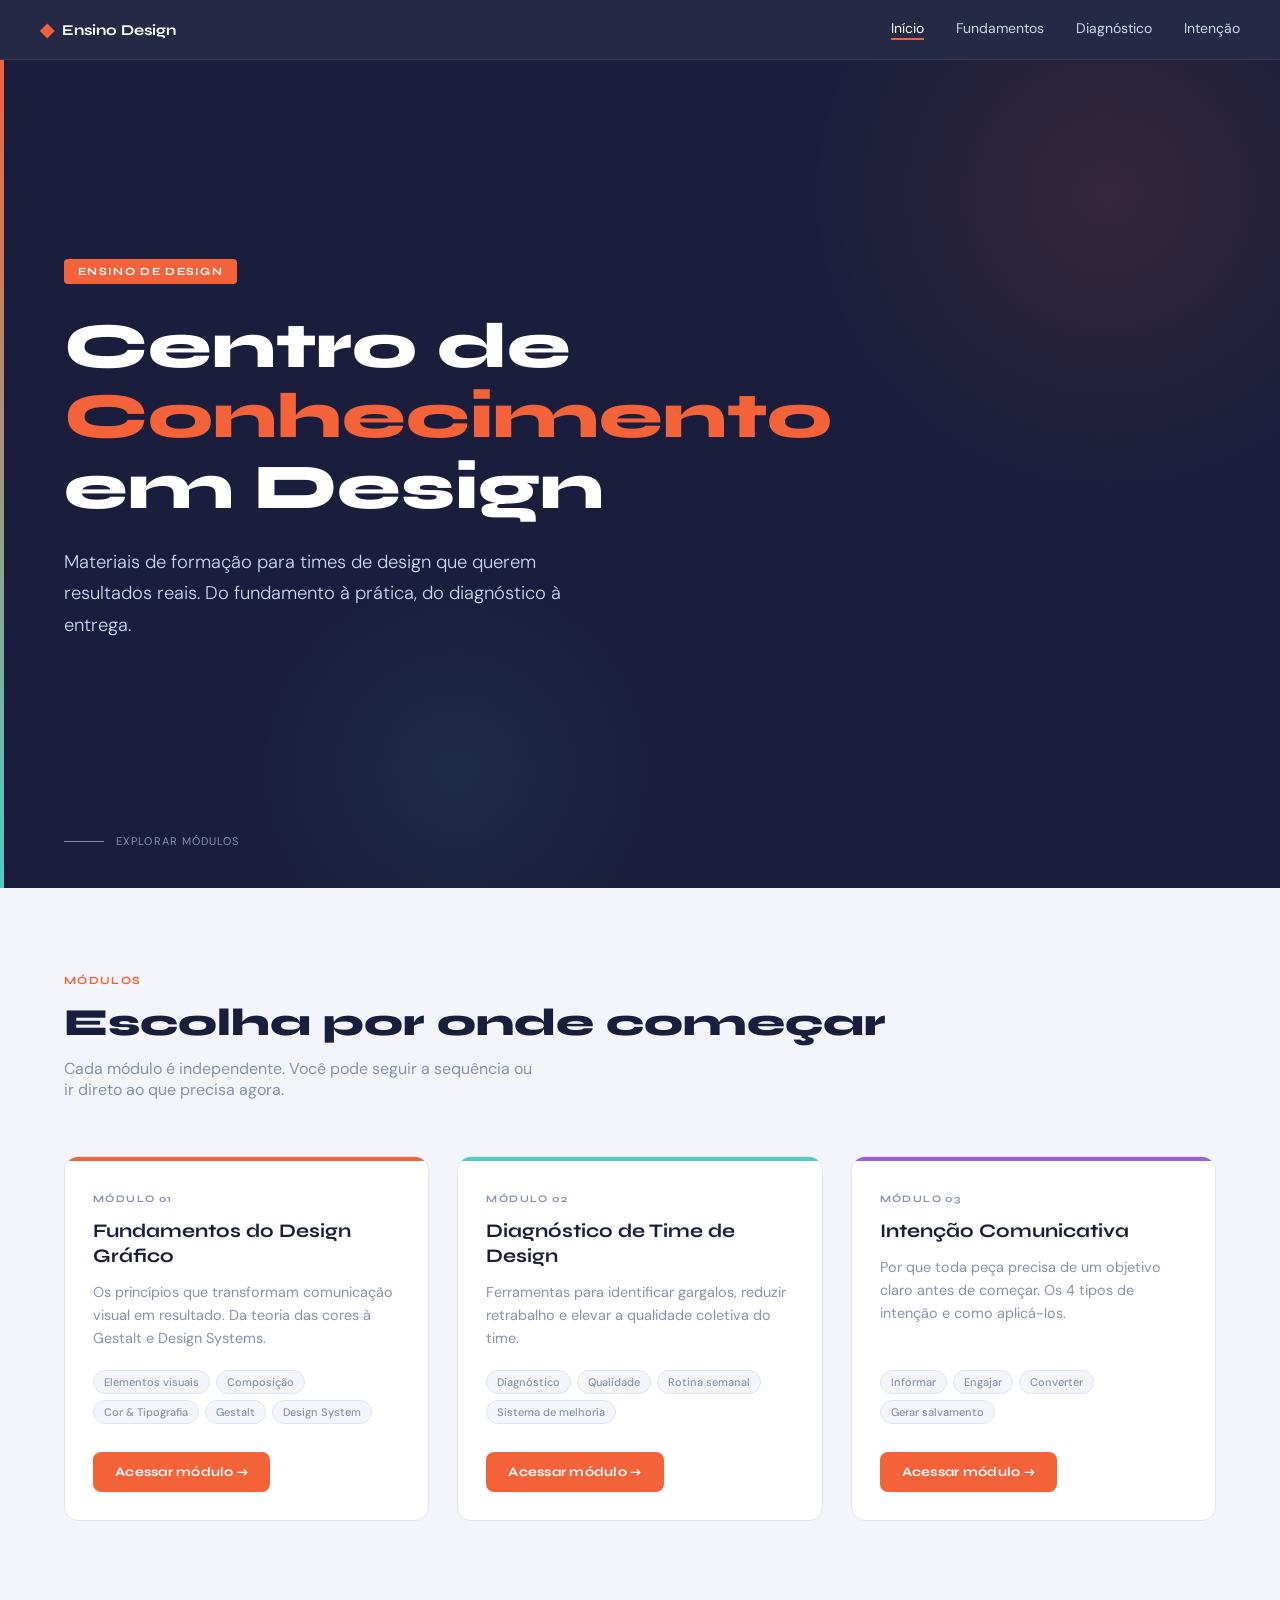
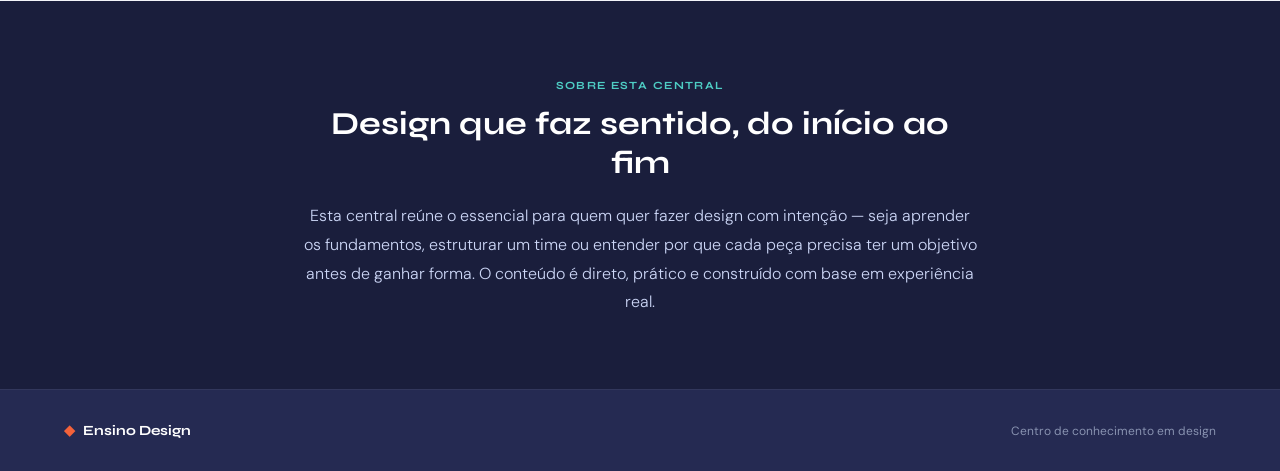
==== index.html @ b6995de9 "feat: lança centro de conhecimento em design Adiciona hub central (index.html) com navegação para 3 " ====
<!DOCTYPE html>
<html lang="pt-BR">
<head>
  <meta charset="UTF-8">
  <meta name="viewport" content="width=device-width, initial-scale=1.0">
  <title>Ensino Design — Centro de Conhecimento</title>
  <style>
    @import url('https://fonts.googleapis.com/css2?family=Syne:wght@400;600;700;800&family=DM+Sans:ital,wght@0,300;0,400;0,500;1,300&display=swap');

    *, *::before, *::after { box-sizing: border-box; margin: 0; padding: 0; }

    :root {
      --navy:   #1A1E3C;
      --navy2:  #252A52;
      --navy3:  #2E3460;
      --coral:  #F4623A;
      --teal:   #4ECDC4;
      --yellow: #FFD166;
      --violet: #9B5DE5;
      --green:  #06D6A0;
      --white:  #FFFFFF;
      --light:  #CCD6F6;
      --slate:  #8892B0;
      --bg:     #F4F5FA;
      --border: #E0E4F0;
    }

    html { scroll-behavior: smooth; }
    body {
      font-family: 'DM Sans', sans-serif;
      background: var(--bg);
      color: var(--navy);
      overflow-x: hidden;
      padding-top: 60px;
    }

    /* ── GLOBAL NAV HEADER ── */
    .site-header {
      position: fixed;
      top: 0; left: 0; right: 0;
      height: 60px;
      background: rgba(26, 30, 60, 0.95);
      backdrop-filter: blur(8px);
      -webkit-backdrop-filter: blur(8px);
      border-bottom: 1px solid rgba(255,255,255,0.08);
      display: flex;
      align-items: center;
      justify-content: space-between;
      padding: 0 40px;
      z-index: 200;
    }
    .site-header-logo {
      font-family: 'Syne', sans-serif;
      font-weight: 700;
      font-size: 15px;
      color: var(--white);
      text-decoration: none;
      display: flex;
      align-items: center;
      gap: 8px;
    }
    .site-header-logo-mark {
      color: var(--coral);
      font-size: 18px;
    }
    .site-header-nav {
      display: flex;
      align-items: center;
      gap: 32px;
    }
    .site-header-nav a {
      font-family: 'DM Sans', sans-serif;
      font-size: 14px;
      color: var(--light);
      text-decoration: none;
      position: relative;
      padding-bottom: 3px;
      transition: color 0.2s;
    }
    .site-header-nav a::after {
      content: '';
      position: absolute;
      bottom: 0; left: 0; right: 0;
      height: 2px;
      background: var(--coral);
      transform: scaleX(0);
      transition: transform 0.2s;
    }
    .site-header-nav a:hover,
    .site-header-nav a.active { color: var(--white); }
    .site-header-nav a:hover::after,
    .site-header-nav a.active::after { transform: scaleX(1); }
    .nav-hamburger {
      display: none;
      background: none;
      border: none;
      color: var(--white);
      font-size: 22px;
      cursor: pointer;
      padding: 4px 8px;
      line-height: 1;
    }
    .nav-mobile {
      display: none;
      position: fixed;
      top: 60px; left: 0; right: 0;
      background: var(--navy2);
      flex-direction: column;
      padding: 8px 0;
      z-index: 199;
      border-bottom: 2px solid var(--coral);
    }
    .nav-mobile.open { display: flex; }
    .nav-mobile a {
      font-family: 'DM Sans', sans-serif;
      font-size: 16px;
      color: var(--light);
      text-decoration: none;
      padding: 14px 40px;
      transition: background 0.15s, color 0.15s;
    }
    .nav-mobile a:hover,
    .nav-mobile a.active {
      background: rgba(244,98,58,0.1);
      color: var(--white);
    }
    @media (max-width: 768px) {
      .site-header { padding: 0 24px; }
      .site-header-nav { display: none; }
      .nav-hamburger { display: block; }
    }

    /* ── HERO ── */
    .hero {
      background: var(--navy);
      min-height: 92vh;
      display: flex;
      align-items: center;
      padding: 80px 64px;
      position: relative;
      overflow: hidden;
    }
    .hero::before {
      content: '';
      position: absolute;
      top: -20%;
      right: -10%;
      width: 600px;
      height: 600px;
      background: radial-gradient(circle, rgba(244,98,58,0.12) 0%, transparent 70%);
      pointer-events: none;
    }
    .hero::after {
      content: '';
      position: absolute;
      bottom: -10%;
      left: 20%;
      width: 400px;
      height: 400px;
      background: radial-gradient(circle, rgba(78,205,196,0.08) 0%, transparent 70%);
      pointer-events: none;
    }
    .hero-accent {
      position: absolute;
      left: 0; top: 0; bottom: 0;
      width: 4px;
      background: linear-gradient(to bottom, var(--coral), var(--teal));
    }
    .hero-content {
      position: relative;
      z-index: 1;
      max-width: 700px;
    }
    .hero-tag {
      display: inline-block;
      font-family: 'Syne', sans-serif;
      font-size: 11px;
      font-weight: 700;
      letter-spacing: 0.12em;
      text-transform: uppercase;
      color: var(--white);
      background: var(--coral);
      padding: 6px 14px;
      border-radius: 4px;
      margin-bottom: 28px;
    }
    .hero h1 {
      font-family: 'Syne', sans-serif;
      font-size: clamp(2.4rem, 5vw, 4rem);
      font-weight: 800;
      color: var(--white);
      line-height: 1.1;
      margin-bottom: 24px;
    }
    .hero h1 span { color: var(--coral); }
    .hero-sub {
      font-family: 'DM Sans', sans-serif;
      font-size: clamp(1rem, 2vw, 1.15rem);
      font-weight: 300;
      color: var(--light);
      line-height: 1.7;
      max-width: 520px;
      margin-bottom: 48px;
    }
    .hero-scroll {
      position: absolute;
      bottom: 40px;
      left: 64px;
      display: flex;
      align-items: center;
      gap: 12px;
      color: var(--slate);
      font-family: 'DM Sans', sans-serif;
      font-size: 11px;
      letter-spacing: 0.1em;
      text-transform: uppercase;
    }
    .hero-scroll-line {
      width: 40px;
      height: 1px;
      background: var(--slate);
    }

    /* ── MODULES SECTION ── */
    .modules {
      padding: 80px 64px;
      background: var(--bg);
    }
    .section-tag {
      display: inline-block;
      font-family: 'Syne', sans-serif;
      font-size: 11px;
      font-weight: 700;
      letter-spacing: 0.12em;
      text-transform: uppercase;
      color: var(--coral);
      margin-bottom: 12px;
    }
    .modules h2 {
      font-family: 'Syne', sans-serif;
      font-size: clamp(1.8rem, 3vw, 2.5rem);
      font-weight: 800;
      color: var(--navy);
      margin-bottom: 12px;
    }
    .modules-intro {
      font-size: 1rem;
      color: var(--slate);
      margin-bottom: 56px;
      max-width: 480px;
    }
    .modules-grid {
      display: grid;
      grid-template-columns: repeat(3, 1fr);
      gap: 28px;
    }
    .module-card {
      background: var(--white);
      border: 1px solid var(--border);
      border-radius: 14px;
      overflow: hidden;
      display: flex;
      flex-direction: column;
      transition: transform 0.25s, box-shadow 0.25s;
    }
    .module-card:hover {
      transform: translateY(-6px);
      box-shadow: 0 20px 48px rgba(26,30,60,0.12);
    }
    .module-card-bar {
      height: 4px;
    }
    .module-card-body {
      padding: 32px 28px 28px;
      flex: 1;
      display: flex;
      flex-direction: column;
    }
    .module-num {
      font-family: 'Syne', sans-serif;
      font-size: 10px;
      font-weight: 700;
      letter-spacing: 0.14em;
      text-transform: uppercase;
      color: var(--slate);
      margin-bottom: 14px;
    }
    .module-card h3 {
      font-family: 'Syne', sans-serif;
      font-size: 1.2rem;
      font-weight: 700;
      color: var(--navy);
      line-height: 1.3;
      margin-bottom: 12px;
    }
    .module-card p {
      font-size: 0.9rem;
      color: var(--slate);
      line-height: 1.6;
      margin-bottom: 20px;
    }
    .module-chips {
      display: flex;
      flex-wrap: wrap;
      gap: 6px;
      margin-bottom: 28px;
      margin-top: auto;
    }
    .chip {
      font-family: 'DM Sans', sans-serif;
      font-size: 11px;
      font-weight: 500;
      color: var(--slate);
      background: var(--bg);
      border: 1px solid var(--border);
      border-radius: 20px;
      padding: 4px 10px;
    }
    .module-cta {
      display: inline-block;
      font-family: 'Syne', sans-serif;
      font-size: 13px;
      font-weight: 700;
      color: var(--white);
      background: var(--coral);
      padding: 12px 22px;
      border-radius: 8px;
      text-decoration: none;
      letter-spacing: 0.02em;
      transition: opacity 0.2s, transform 0.2s;
      align-self: flex-start;
    }
    .module-cta:hover {
      opacity: 0.88;
      transform: translateX(3px);
    }

    /* ── ABOUT STRIP ── */
    .about {
      background: var(--navy);
      padding: 72px 64px;
    }
    .about-inner {
      max-width: 680px;
      margin: 0 auto;
      text-align: center;
    }
    .about .section-tag { color: var(--teal); }
    .about h2 {
      font-family: 'Syne', sans-serif;
      font-size: clamp(1.5rem, 2.5vw, 2rem);
      font-weight: 700;
      color: var(--white);
      margin-bottom: 20px;
    }
    .about p {
      font-size: 1rem;
      font-weight: 300;
      color: var(--light);
      line-height: 1.8;
    }

    /* ── FOOTER ── */
    footer {
      background: var(--navy2);
      padding: 32px 64px;
      display: flex;
      align-items: center;
      justify-content: space-between;
      border-top: 1px solid rgba(255,255,255,0.06);
    }
    .footer-logo {
      font-family: 'Syne', sans-serif;
      font-weight: 700;
      font-size: 14px;
      color: var(--white);
      display: flex;
      align-items: center;
      gap: 8px;
    }
    .footer-logo-mark { color: var(--coral); }
    footer small {
      font-size: 12px;
      color: var(--slate);
    }

    /* ── FADE-IN ANIMATION ── */
    .fade-in {
      opacity: 0;
      transform: translateY(24px);
      transition: opacity 0.6s ease, transform 0.6s ease;
    }
    .fade-in.visible {
      opacity: 1;
      transform: translateY(0);
    }

    /* ── RESPONSIVE ── */
    @media (max-width: 960px) {
      .modules-grid { grid-template-columns: 1fr 1fr; }
    }
    @media (max-width: 640px) {
      .hero { padding: 64px 32px; min-height: 88vh; }
      .hero-scroll { left: 32px; }
      .modules { padding: 60px 32px; }
      .modules-grid { grid-template-columns: 1fr; }
      .about { padding: 60px 32px; }
      footer { padding: 28px 32px; flex-direction: column; gap: 12px; text-align: center; }
    }
  </style>
</head>
<body>

  <header class="site-header">
    <a href="index.html" class="site-header-logo">
      <span class="site-header-logo-mark">◆</span>
      Ensino Design
    </a>
    <nav class="site-header-nav" aria-label="Navegação principal">
      <a href="index.html" class="active">Início</a>
      <a href="fundamentosdodesign.html">Fundamentos</a>
      <a href="diagnostico-time-design.html">Diagnóstico</a>
      <a href="intencao-comunicativa.html">Intenção</a>
    </nav>
    <button class="nav-hamburger" id="nav-hamburger" aria-label="Menu" aria-expanded="false">≡</button>
  </header>
  <nav class="nav-mobile" id="nav-mobile" aria-label="Navegação mobile">
    <a href="index.html" class="active">Início</a>
    <a href="fundamentosdodesign.html">Fundamentos</a>
    <a href="diagnostico-time-design.html">Diagnóstico</a>
    <a href="intencao-comunicativa.html">Intenção</a>
  </nav>

  <!-- HERO -->
  <section class="hero">
    <div class="hero-accent"></div>
    <div class="hero-content">
      <span class="hero-tag">Ensino de Design</span>
      <h1>Centro de <span>Conhecimento</span><br>em Design</h1>
      <p class="hero-sub">Materiais de formação para times de design que querem resultados reais. Do fundamento à prática, do diagnóstico à entrega.</p>
    </div>
    <div class="hero-scroll">
      <span class="hero-scroll-line"></span>
      Explorar módulos
    </div>
  </section>

  <!-- MODULES -->
  <section class="modules">
    <span class="section-tag">Módulos</span>
    <h2>Escolha por onde começar</h2>
    <p class="modules-intro">Cada módulo é independente. Você pode seguir a sequência ou ir direto ao que precisa agora.</p>

    <div class="modules-grid">

      <div class="module-card fade-in">
        <div class="module-card-bar" style="background: #F4623A;"></div>
        <div class="module-card-body">
          <span class="module-num">Módulo 01</span>
          <h3>Fundamentos do Design Gráfico</h3>
          <p>Os princípios que transformam comunicação visual em resultado. Da teoria das cores à Gestalt e Design Systems.</p>
          <div class="module-chips">
            <span class="chip">Elementos visuais</span>
            <span class="chip">Composição</span>
            <span class="chip">Cor &amp; Tipografia</span>
            <span class="chip">Gestalt</span>
            <span class="chip">Design System</span>
          </div>
          <a href="fundamentosdodesign.html" class="module-cta">Acessar módulo →</a>
        </div>
      </div>

      <div class="module-card fade-in">
        <div class="module-card-bar" style="background: #4ECDC4;"></div>
        <div class="module-card-body">
          <span class="module-num">Módulo 02</span>
          <h3>Diagnóstico de Time de Design</h3>
          <p>Ferramentas para identificar gargalos, reduzir retrabalho e elevar a qualidade coletiva do time.</p>
          <div class="module-chips">
            <span class="chip">Diagnóstico</span>
            <span class="chip">Qualidade</span>
            <span class="chip">Rotina semanal</span>
            <span class="chip">Sistema de melhoria</span>
          </div>
          <a href="diagnostico-time-design.html" class="module-cta">Acessar módulo →</a>
        </div>
      </div>

      <div class="module-card fade-in">
        <div class="module-card-bar" style="background: #9B5DE5;"></div>
        <div class="module-card-body">
          <span class="module-num">Módulo 03</span>
          <h3>Intenção Comunicativa</h3>
          <p>Por que toda peça precisa de um objetivo claro antes de começar. Os 4 tipos de intenção e como aplicá-los.</p>
          <div class="module-chips">
            <span class="chip">Informar</span>
            <span class="chip">Engajar</span>
            <span class="chip">Converter</span>
            <span class="chip">Gerar salvamento</span>
          </div>
          <a href="intencao-comunicativa.html" class="module-cta">Acessar módulo →</a>
        </div>
      </div>

    </div>
  </section>

  <!-- ABOUT -->
  <section class="about">
    <div class="about-inner">
      <span class="section-tag">Sobre esta central</span>
      <h2>Design que faz sentido, do início ao fim</h2>
      <p>Esta central reúne o essencial para quem quer fazer design com intenção — seja aprender os fundamentos, estruturar um time ou entender por que cada peça precisa ter um objetivo antes de ganhar forma. O conteúdo é direto, prático e construído com base em experiência real.</p>
    </div>
  </section>

  <!-- FOOTER -->
  <footer>
    <span class="footer-logo">
      <span class="footer-logo-mark">◆</span>
      Ensino Design
    </span>
    <small>Centro de conhecimento em design</small>
  </footer>

  <script>
    const observer = new IntersectionObserver((entries) => {
      entries.forEach(entry => {
        if (entry.isIntersecting) {
          entry.target.classList.add('visible');
        }
      });
    }, { threshold: 0.15 });

    document.querySelectorAll('.fade-in').forEach((el, i) => {
      el.style.transitionDelay = (i * 0.12) + 's';
      observer.observe(el);
    });

    const hamburger = document.getElementById('nav-hamburger');
    const mobileMenu = document.getElementById('nav-mobile');
    hamburger.addEventListener('click', () => {
      const isOpen = mobileMenu.classList.toggle('open');
      hamburger.setAttribute('aria-expanded', isOpen);
      hamburger.textContent = isOpen ? '✕' : '≡';
    });
  </script>
</body>
</html>
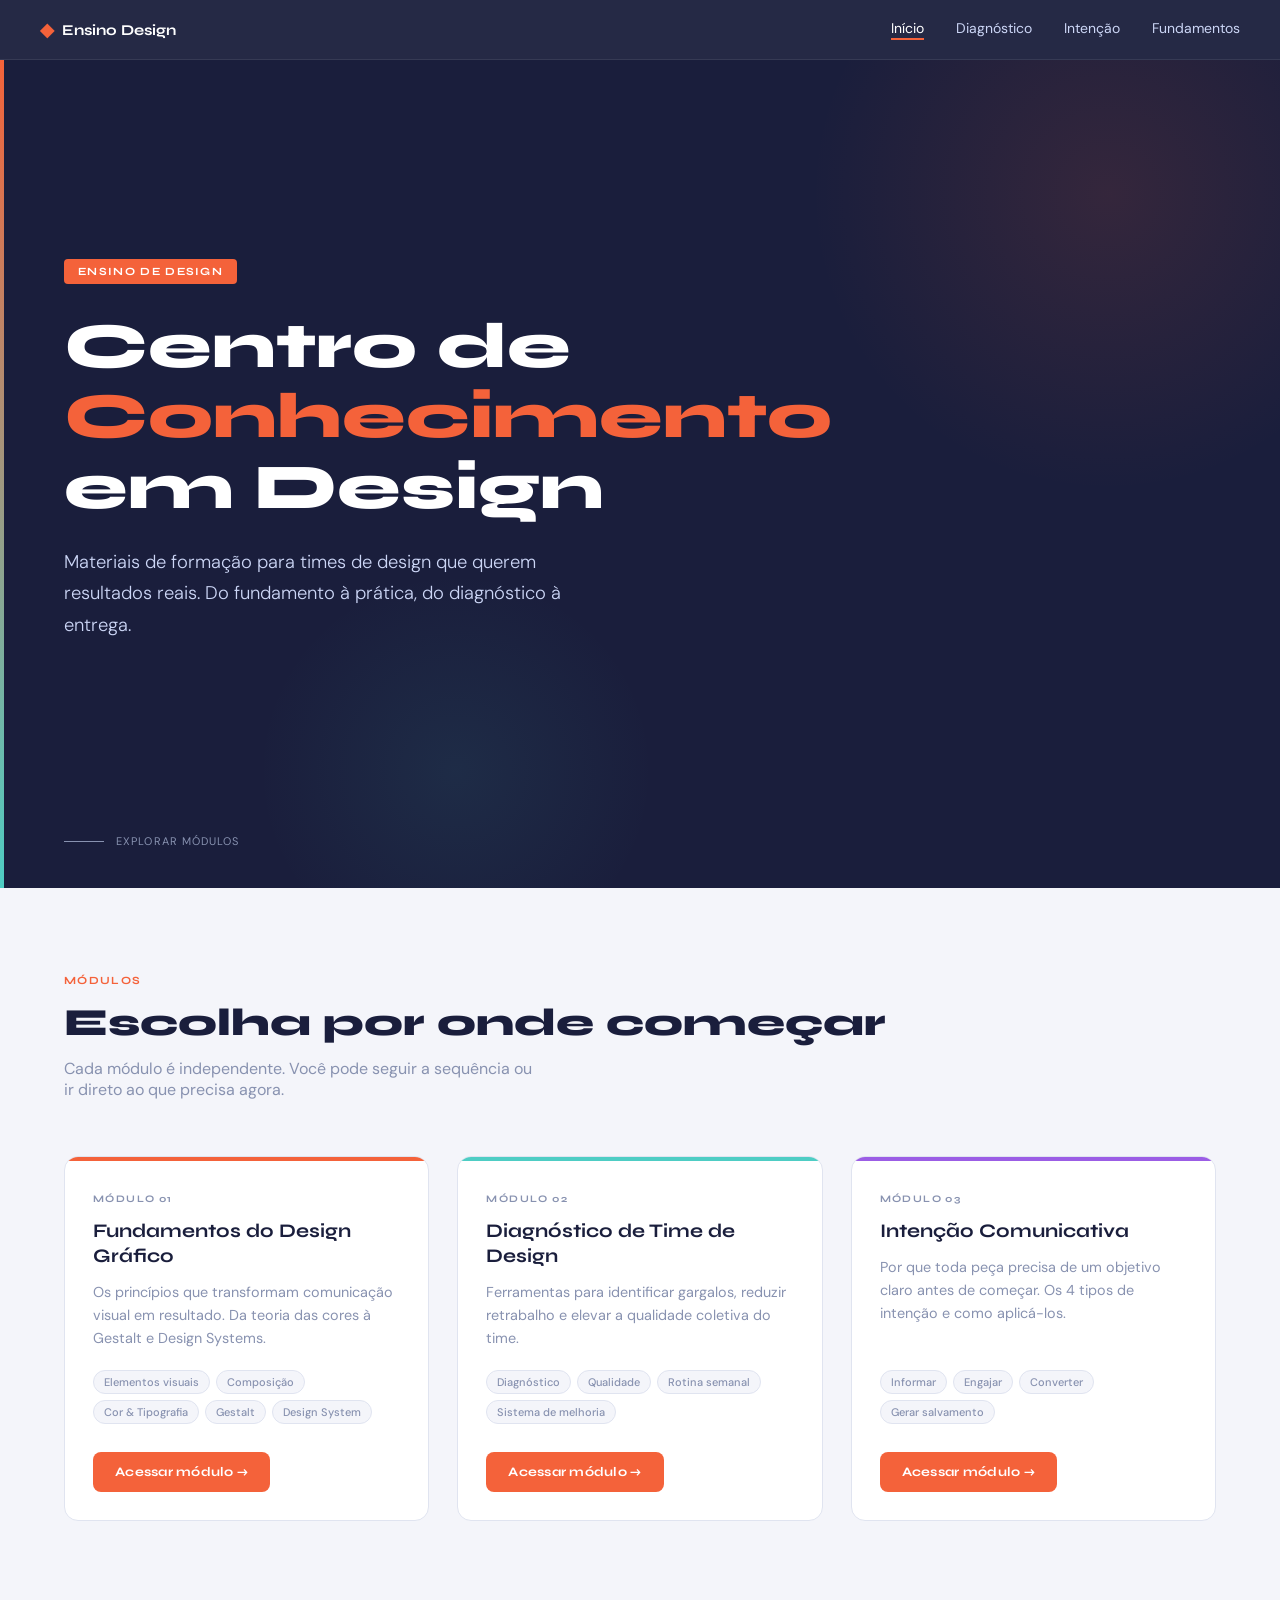
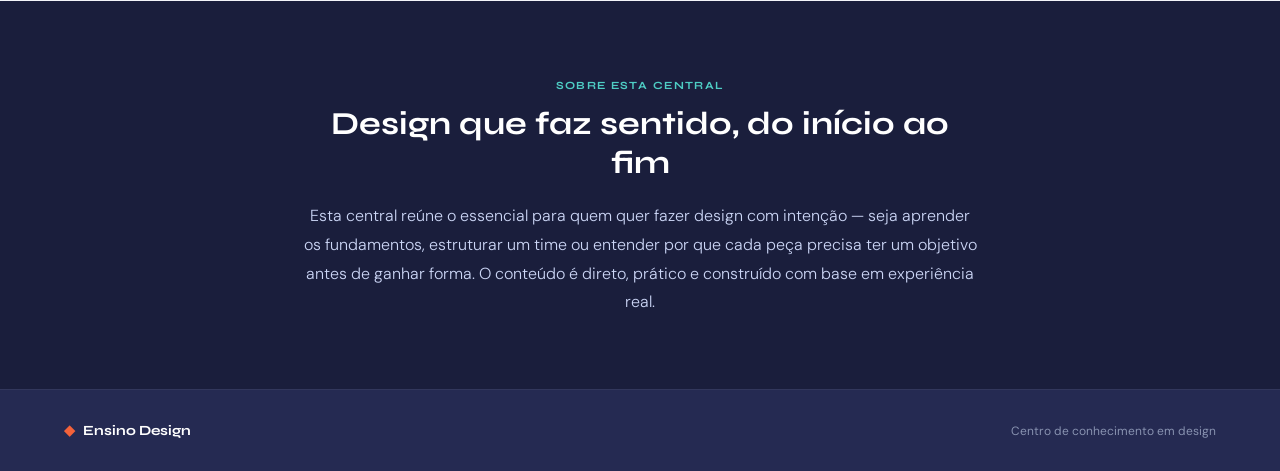
==== commit 2159ed01: "fix: reordena menu — Fundamentos após Intenção" ====
--- a/index.html
+++ b/index.html
@@ -418,9 +418,9 @@
     </a>
     <nav class="site-header-nav" aria-label="Navegação principal">
       <a href="index.html" class="active">Início</a>
-      <a href="fundamentosdodesign.html">Fundamentos</a>
       <a href="diagnostico-time-design.html">Diagnóstico</a>
       <a href="intencao-comunicativa.html">Intenção</a>
+      <a href="fundamentosdodesign.html">Fundamentos</a>
     </nav>
     <button class="nav-hamburger" id="nav-hamburger" aria-label="Menu" aria-expanded="false">≡</button>
   </header>
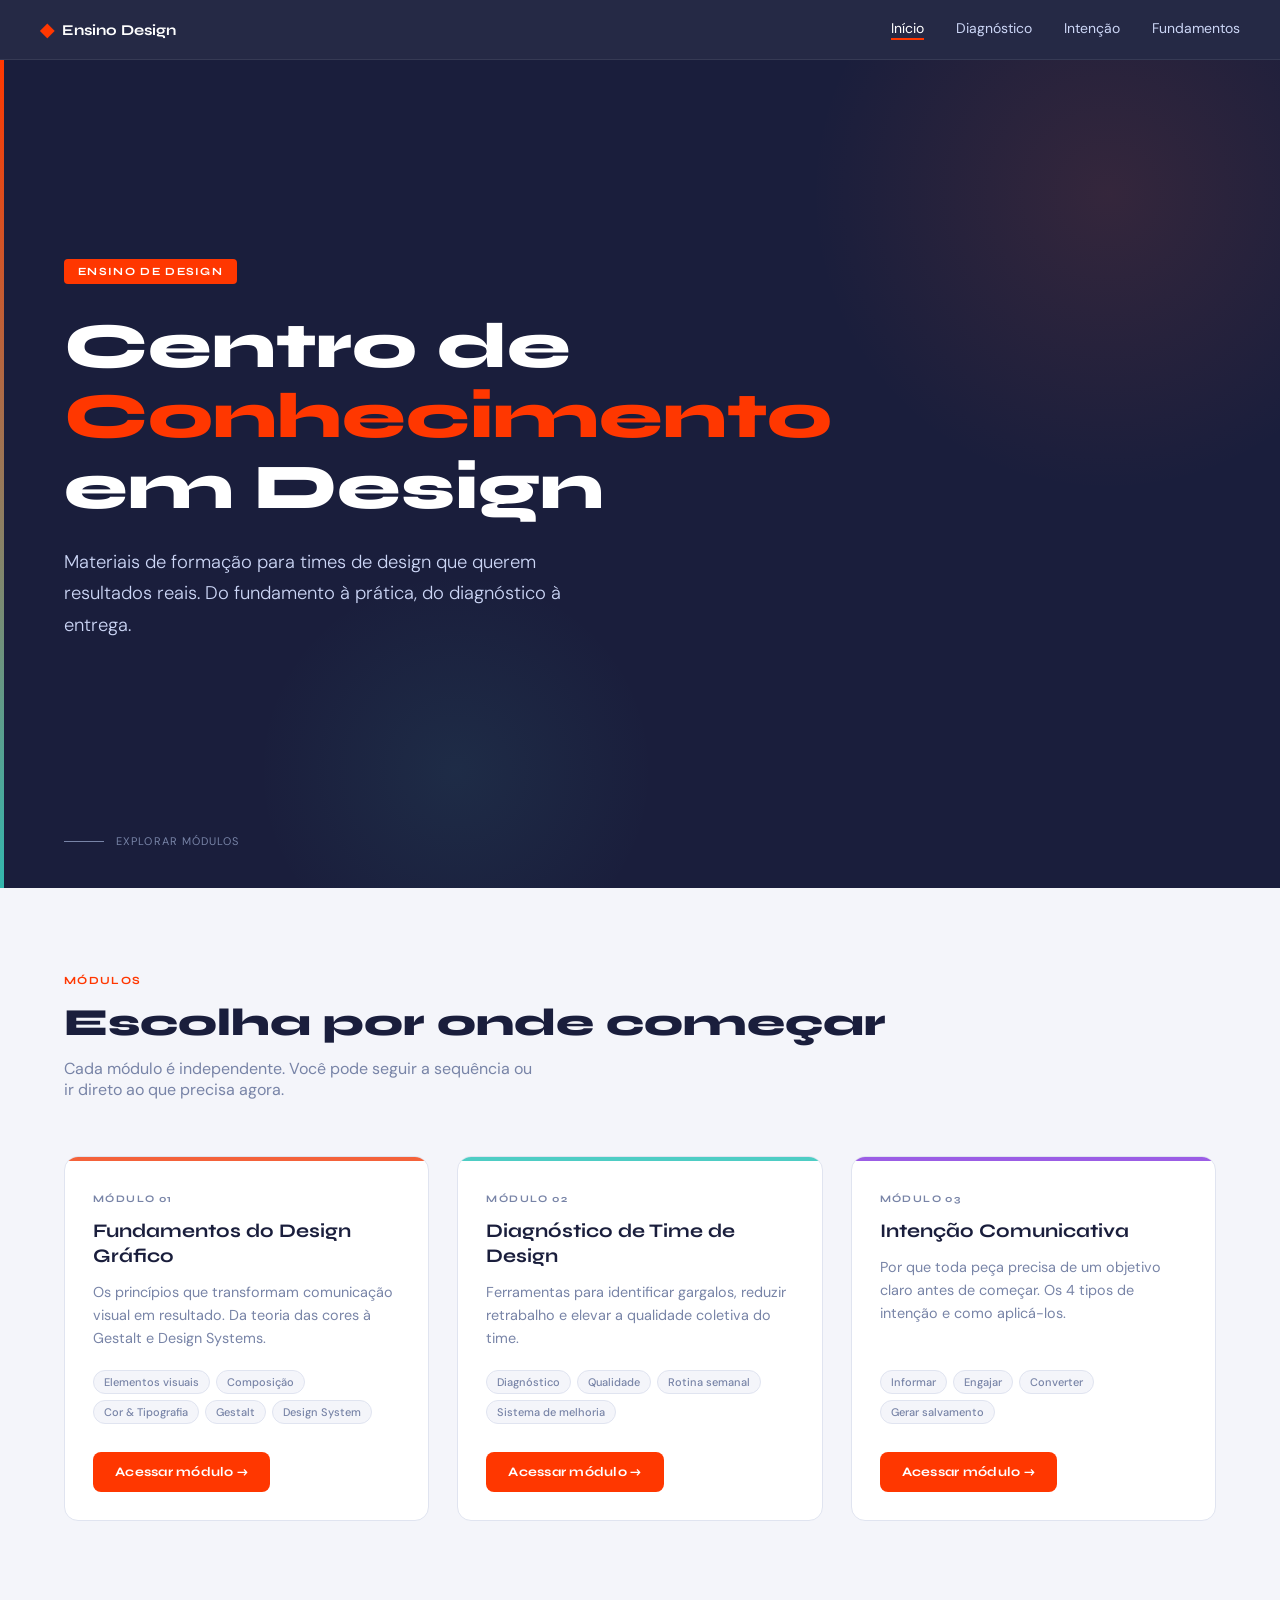
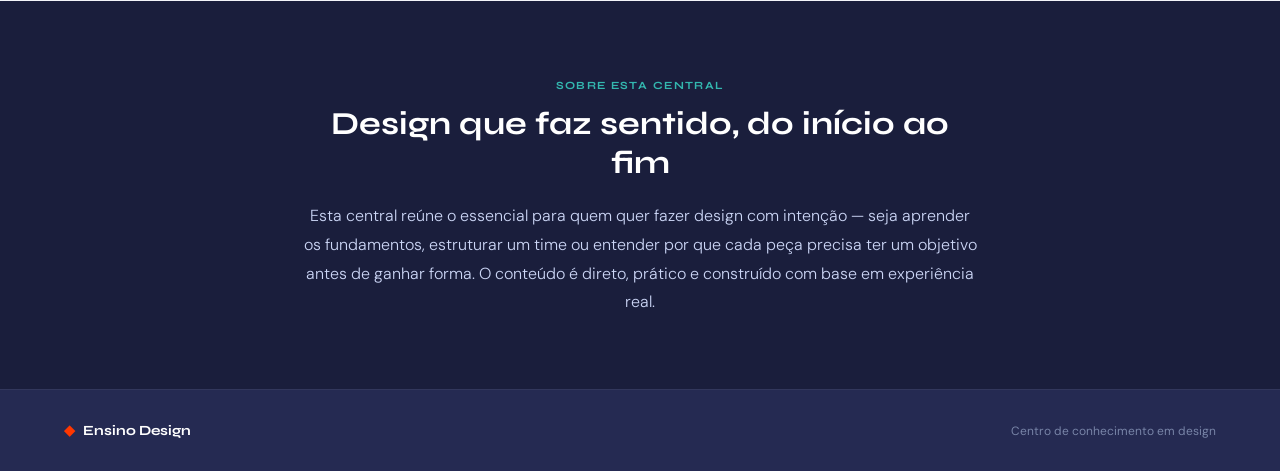
==== commit a1eff24f: "refactor: centraliza CSS em shared.css e organiza HTMLs em modulos/ - Cria assets/css/shared.css com" ====
--- a/index.html
+++ b/index.html
@@ -4,132 +4,8 @@
   <meta charset="UTF-8">
   <meta name="viewport" content="width=device-width, initial-scale=1.0">
   <title>Ensino Design — Centro de Conhecimento</title>
+  <link rel="stylesheet" href="assets/css/shared.css">
   <style>
-    @import url('https://fonts.googleapis.com/css2?family=Syne:wght@400;600;700;800&family=DM+Sans:ital,wght@0,300;0,400;0,500;1,300&display=swap');
-
-    *, *::before, *::after { box-sizing: border-box; margin: 0; padding: 0; }
-
-    :root {
-      --navy:   #1A1E3C;
-      --navy2:  #252A52;
-      --navy3:  #2E3460;
-      --coral:  #F4623A;
-      --teal:   #4ECDC4;
-      --yellow: #FFD166;
-      --violet: #9B5DE5;
-      --green:  #06D6A0;
-      --white:  #FFFFFF;
-      --light:  #CCD6F6;
-      --slate:  #8892B0;
-      --bg:     #F4F5FA;
-      --border: #E0E4F0;
-    }
-
-    html { scroll-behavior: smooth; }
-    body {
-      font-family: 'DM Sans', sans-serif;
-      background: var(--bg);
-      color: var(--navy);
-      overflow-x: hidden;
-      padding-top: 60px;
-    }
-
-    /* ── GLOBAL NAV HEADER ── */
-    .site-header {
-      position: fixed;
-      top: 0; left: 0; right: 0;
-      height: 60px;
-      background: rgba(26, 30, 60, 0.95);
-      backdrop-filter: blur(8px);
-      -webkit-backdrop-filter: blur(8px);
-      border-bottom: 1px solid rgba(255,255,255,0.08);
-      display: flex;
-      align-items: center;
-      justify-content: space-between;
-      padding: 0 40px;
-      z-index: 200;
-    }
-    .site-header-logo {
-      font-family: 'Syne', sans-serif;
-      font-weight: 700;
-      font-size: 15px;
-      color: var(--white);
-      text-decoration: none;
-      display: flex;
-      align-items: center;
-      gap: 8px;
-    }
-    .site-header-logo-mark {
-      color: var(--coral);
-      font-size: 18px;
-    }
-    .site-header-nav {
-      display: flex;
-      align-items: center;
-      gap: 32px;
-    }
-    .site-header-nav a {
-      font-family: 'DM Sans', sans-serif;
-      font-size: 14px;
-      color: var(--light);
-      text-decoration: none;
-      position: relative;
-      padding-bottom: 3px;
-      transition: color 0.2s;
-    }
-    .site-header-nav a::after {
-      content: '';
-      position: absolute;
-      bottom: 0; left: 0; right: 0;
-      height: 2px;
-      background: var(--coral);
-      transform: scaleX(0);
-      transition: transform 0.2s;
-    }
-    .site-header-nav a:hover,
-    .site-header-nav a.active { color: var(--white); }
-    .site-header-nav a:hover::after,
-    .site-header-nav a.active::after { transform: scaleX(1); }
-    .nav-hamburger {
-      display: none;
-      background: none;
-      border: none;
-      color: var(--white);
-      font-size: 22px;
-      cursor: pointer;
-      padding: 4px 8px;
-      line-height: 1;
-    }
-    .nav-mobile {
-      display: none;
-      position: fixed;
-      top: 60px; left: 0; right: 0;
-      background: var(--navy2);
-      flex-direction: column;
-      padding: 8px 0;
-      z-index: 199;
-      border-bottom: 2px solid var(--coral);
-    }
-    .nav-mobile.open { display: flex; }
-    .nav-mobile a {
-      font-family: 'DM Sans', sans-serif;
-      font-size: 16px;
-      color: var(--light);
-      text-decoration: none;
-      padding: 14px 40px;
-      transition: background 0.15s, color 0.15s;
-    }
-    .nav-mobile a:hover,
-    .nav-mobile a.active {
-      background: rgba(244,98,58,0.1);
-      color: var(--white);
-    }
-    @media (max-width: 768px) {
-      .site-header { padding: 0 24px; }
-      .site-header-nav { display: none; }
-      .nav-hamburger { display: block; }
-    }
-
     /* ── HERO ── */
     .hero {
       background: var(--navy);
@@ -418,9 +294,9 @@
     </a>
     <nav class="site-header-nav" aria-label="Navegação principal">
       <a href="index.html" class="active">Início</a>
-      <a href="diagnostico-time-design.html">Diagnóstico</a>
-      <a href="intencao-comunicativa.html">Intenção</a>
-      <a href="fundamentosdodesign.html">Fundamentos</a>
+      <a href="modulos/diagnostico.html">Diagnóstico</a>
+      <a href="modulos/intencao.html">Intenção</a>
+      <a href="modulos/fundamentos.html">Fundamentos</a>
     </nav>
     <button class="nav-hamburger" id="nav-hamburger" aria-label="Menu" aria-expanded="false">≡</button>
   </header>
@@ -466,7 +342,7 @@
             <span class="chip">Gestalt</span>
             <span class="chip">Design System</span>
           </div>
-          <a href="fundamentosdodesign.html" class="module-cta">Acessar módulo →</a>
+          <a href="modulos/fundamentos.html" class="module-cta">Acessar módulo →</a>
         </div>
       </div>
 
@@ -482,7 +358,7 @@
             <span class="chip">Rotina semanal</span>
             <span class="chip">Sistema de melhoria</span>
           </div>
-          <a href="diagnostico-time-design.html" class="module-cta">Acessar módulo →</a>
+          <a href="modulos/diagnostico.html" class="module-cta">Acessar módulo →</a>
         </div>
       </div>
 
@@ -498,7 +374,7 @@
             <span class="chip">Converter</span>
             <span class="chip">Gerar salvamento</span>
           </div>
-          <a href="intencao-comunicativa.html" class="module-cta">Acessar módulo →</a>
+          <a href="modulos/intencao.html" class="module-cta">Acessar módulo →</a>
         </div>
       </div>
 
--- a/assets/css/shared.css
+++ b/assets/css/shared.css
@@ -0,0 +1,167 @@
+@import url('https://fonts.googleapis.com/css2?family=Syne:wght@400;600;700;800&family=DM+Sans:ital,wght@0,300;0,400;0,500;1,300&display=swap');
+
+/* ── DESIGN TOKENS ── */
+:root {
+  --navy:   #1A1E3C;
+  --navy2:  #252A52;
+  --navy3:  #2E3460;
+  --coral:  #ff3700;
+  --teal:   #33b7af;
+  --yellow: #af7e06;
+  --violet: #7618e9;
+  --green:  #06D6A0;
+  --white:  #FFFFFF;
+  --light:  #CCD6F6;
+  --slate:  #7884a7;
+  --bg:     #F4F5FA;
+  --border: #E0E4F0;
+}
+
+/* ── RESET ── */
+*, *::before, *::after {
+  box-sizing: border-box;
+  margin: 0;
+  padding: 0;
+}
+
+html { scroll-behavior: smooth; }
+
+body {
+  font-family: 'DM Sans', sans-serif;
+  background: var(--bg);
+  color: var(--navy);
+  overflow-x: hidden;
+  padding-top: 60px;
+}
+
+/* ── UTILITIES ── */
+.section-tag {
+  display: inline-block;
+  font-family: 'Syne', sans-serif;
+  font-size: 11px;
+  font-weight: 700;
+  letter-spacing: 3px;
+  text-transform: uppercase;
+  color: var(--coral);
+  margin-bottom: 16px;
+}
+
+.fade-in {
+  opacity: 0;
+  transform: translateY(28px);
+  transition: opacity 0.65s ease, transform 0.65s ease;
+}
+
+.fade-in.visible {
+  opacity: 1;
+  transform: translateY(0);
+}
+
+/* ── NAVIGATION HEADER ── */
+.site-header {
+  position: fixed;
+  top: 0; left: 0; right: 0;
+  height: 60px;
+  background: rgba(26, 30, 60, 0.95);
+  backdrop-filter: blur(8px);
+  -webkit-backdrop-filter: blur(8px);
+  border-bottom: 1px solid rgba(255,255,255,0.08);
+  display: flex;
+  align-items: center;
+  justify-content: space-between;
+  padding: 0 40px;
+  z-index: 200;
+}
+
+.site-header-logo {
+  font-family: 'Syne', sans-serif;
+  font-weight: 700;
+  font-size: 15px;
+  color: var(--white);
+  text-decoration: none;
+  display: flex;
+  align-items: center;
+  gap: 8px;
+}
+
+.site-header-logo-mark {
+  color: var(--coral);
+  font-size: 18px;
+}
+
+.site-header-nav {
+  display: flex;
+  align-items: center;
+  gap: 32px;
+}
+
+.site-header-nav a {
+  font-family: 'DM Sans', sans-serif;
+  font-size: 14px;
+  color: var(--light);
+  text-decoration: none;
+  position: relative;
+  padding-bottom: 3px;
+  transition: color 0.2s;
+}
+
+.site-header-nav a::after {
+  content: '';
+  position: absolute;
+  bottom: 0; left: 0; right: 0;
+  height: 2px;
+  background: var(--coral);
+  transform: scaleX(0);
+  transition: transform 0.2s;
+}
+
+.site-header-nav a:hover,
+.site-header-nav a.active { color: var(--white); }
+
+.site-header-nav a:hover::after,
+.site-header-nav a.active::after { transform: scaleX(1); }
+
+.nav-hamburger {
+  display: none;
+  background: none;
+  border: none;
+  color: var(--white);
+  font-size: 22px;
+  cursor: pointer;
+  padding: 4px 8px;
+  line-height: 1;
+}
+
+.nav-mobile {
+  display: none;
+  position: fixed;
+  top: 60px; left: 0; right: 0;
+  background: var(--navy2);
+  flex-direction: column;
+  padding: 8px 0;
+  z-index: 199;
+  border-bottom: 2px solid var(--coral);
+}
+
+.nav-mobile.open { display: flex; }
+
+.nav-mobile a {
+  font-family: 'DM Sans', sans-serif;
+  font-size: 16px;
+  color: var(--light);
+  text-decoration: none;
+  padding: 14px 40px;
+  transition: background 0.15s, color 0.15s;
+}
+
+.nav-mobile a:hover,
+.nav-mobile a.active {
+  background: rgba(255, 55, 0, 0.1);
+  color: var(--white);
+}
+
+@media (max-width: 768px) {
+  .site-header { padding: 0 24px; }
+  .site-header-nav { display: none; }
+  .nav-hamburger { display: block; }
+}
